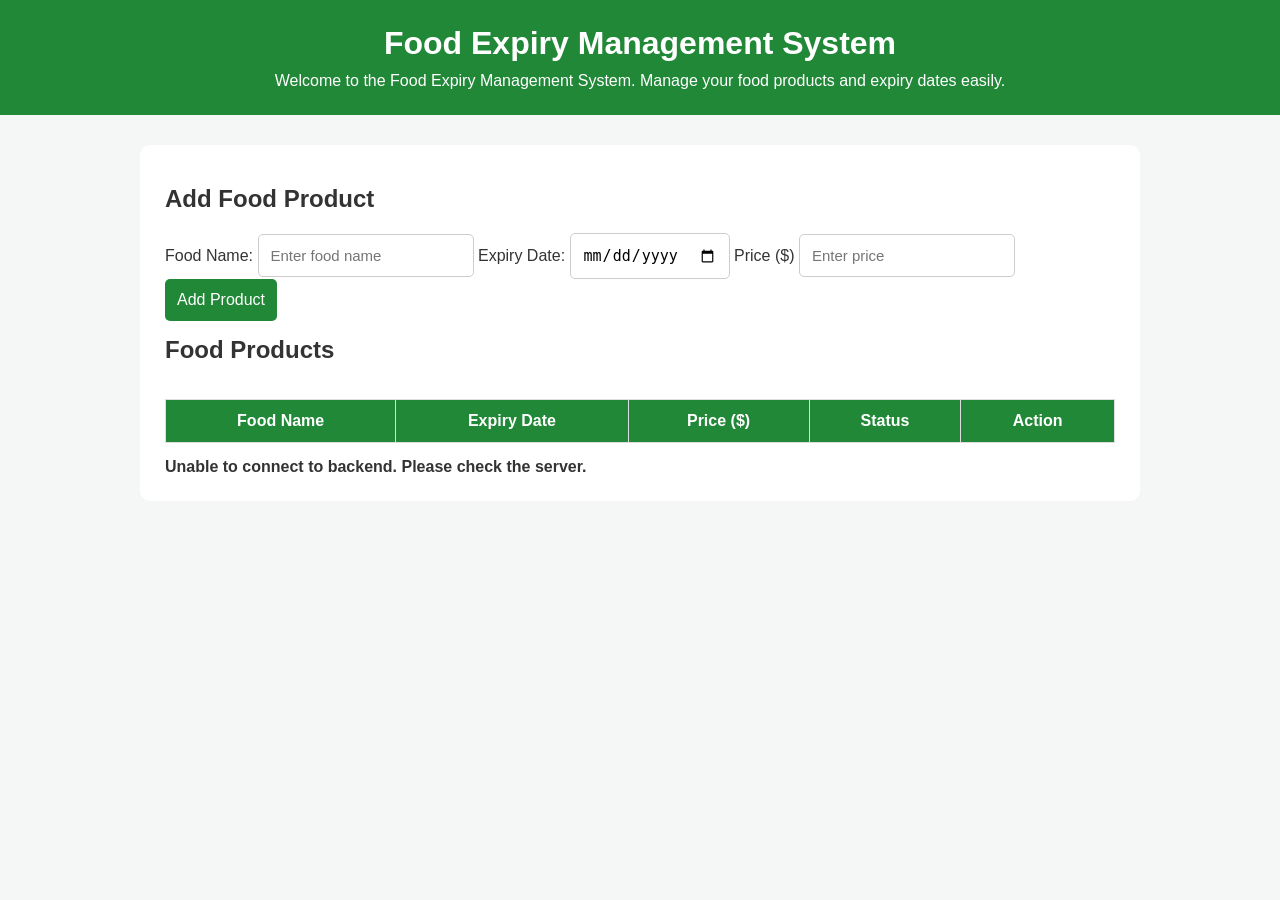
==== Frontend/index.html @ 99cafddf "Add Frontend files" ====
<!DOCTYPE html>
<html lang="en">
   <head>
      <meta charset="UTF-8">
      <meta name="viewport" content="width=device-width, initial-scale=1.0">
      <title>Food Expiry Management System</title>
      <link rel="stylesheet" href="style.css">
   </head>
   <body>
   <header>
    <h1>Food Expiry Management System</h1>
    <p>Welcome to the Food Expiry Management System. Manage your food products and expiry dates easily.</p>
   </header>
   <div class="container">
    <h2>Add Food Product</h2>
    <form id="foodForm">
        <label for="foodName">Food Name:</label>
        <input type="text" id="foodName" placeholder="Enter food name" required>
        <label for="expiryDate">Expiry Date:</label>
        <input type="date" id="expiryDate" required>
        <label for="price">Price ($)</label>
        <input type="number" id="price" placeholder="Enter price" min="0.01" step="0.01" required>
        <button type="submit">Add Product</button>
    </form>
    <h2>Food Products</h2>
    <div class="table-container">
        <table>
            <thead>
                <tr>
                    <th>Food Name</th>
                    <th>Expiry Date</th>
                    <th>Price ($)</th>
                    <th>Status</th>
                    <th>Action</th>
                </tr>
            </thead>
            <tbody id="foodList">
                <!-- Food product rows will be added here dynamically -->
            </tbody>
        </table>
    </div>
    <p id="message"></p>
   </div>
   <script src="script.js"></script>
   </body>
</html>
---- Frontend/style.css ----
*{
    margin: 0;
    padding: 0;
    box-sizing: border-box;
}

body{
    font-family: Arial, sans-serif;
    background: #f4f7f6;
    color: #333
}
header{
    background: #218838;
    color: white;
    padding: 25px 10px;
    text-align: center;
}
header h1{
    margin-bottom: 10px;
}
.container{
    max-width: 1000px;
    margin: 30px auto;
    padding: 25px;
    background: white;
    border-radius: 10px;
}
h2{
    margin-bottom: 20px;
    margin-top: 15px;
}
from{
    display: flex;
    flex-direction: column;
    gap: 10px;
}
input{
    padding: 12px;
    border: 1px solid #ccc;
    border-radius: 5px;
    font-size: 15px;
}
button{
    padding: 12px;
    background: #218838;
    color: white;
    border: none;
    border-radius: 5px;
    cursor: pointer;
    font-size: 16px;
}
button:hover{
    background: #176b2c;
}
table{
    width: 100%;
    border-collapse: collapse;
    margin-top: 15px;
}
th,td{
    padding: 12px;
    border: 1px solid #ddd;
    text-align: center;
}
th{
    background: #218838;
    color: white;
}
.status-fresh{
    color: green;
    font-weight: bold;
}
.status-expiring{
    color: red;
    font-weight: bold;
}
.delete-btn{
    background: #dc3545;
    padding: 8px 12px;
}
#message{
    margin-top: 15px;
    font-weight: bold;
}
.table-container{
    overflow-x: auto;
}
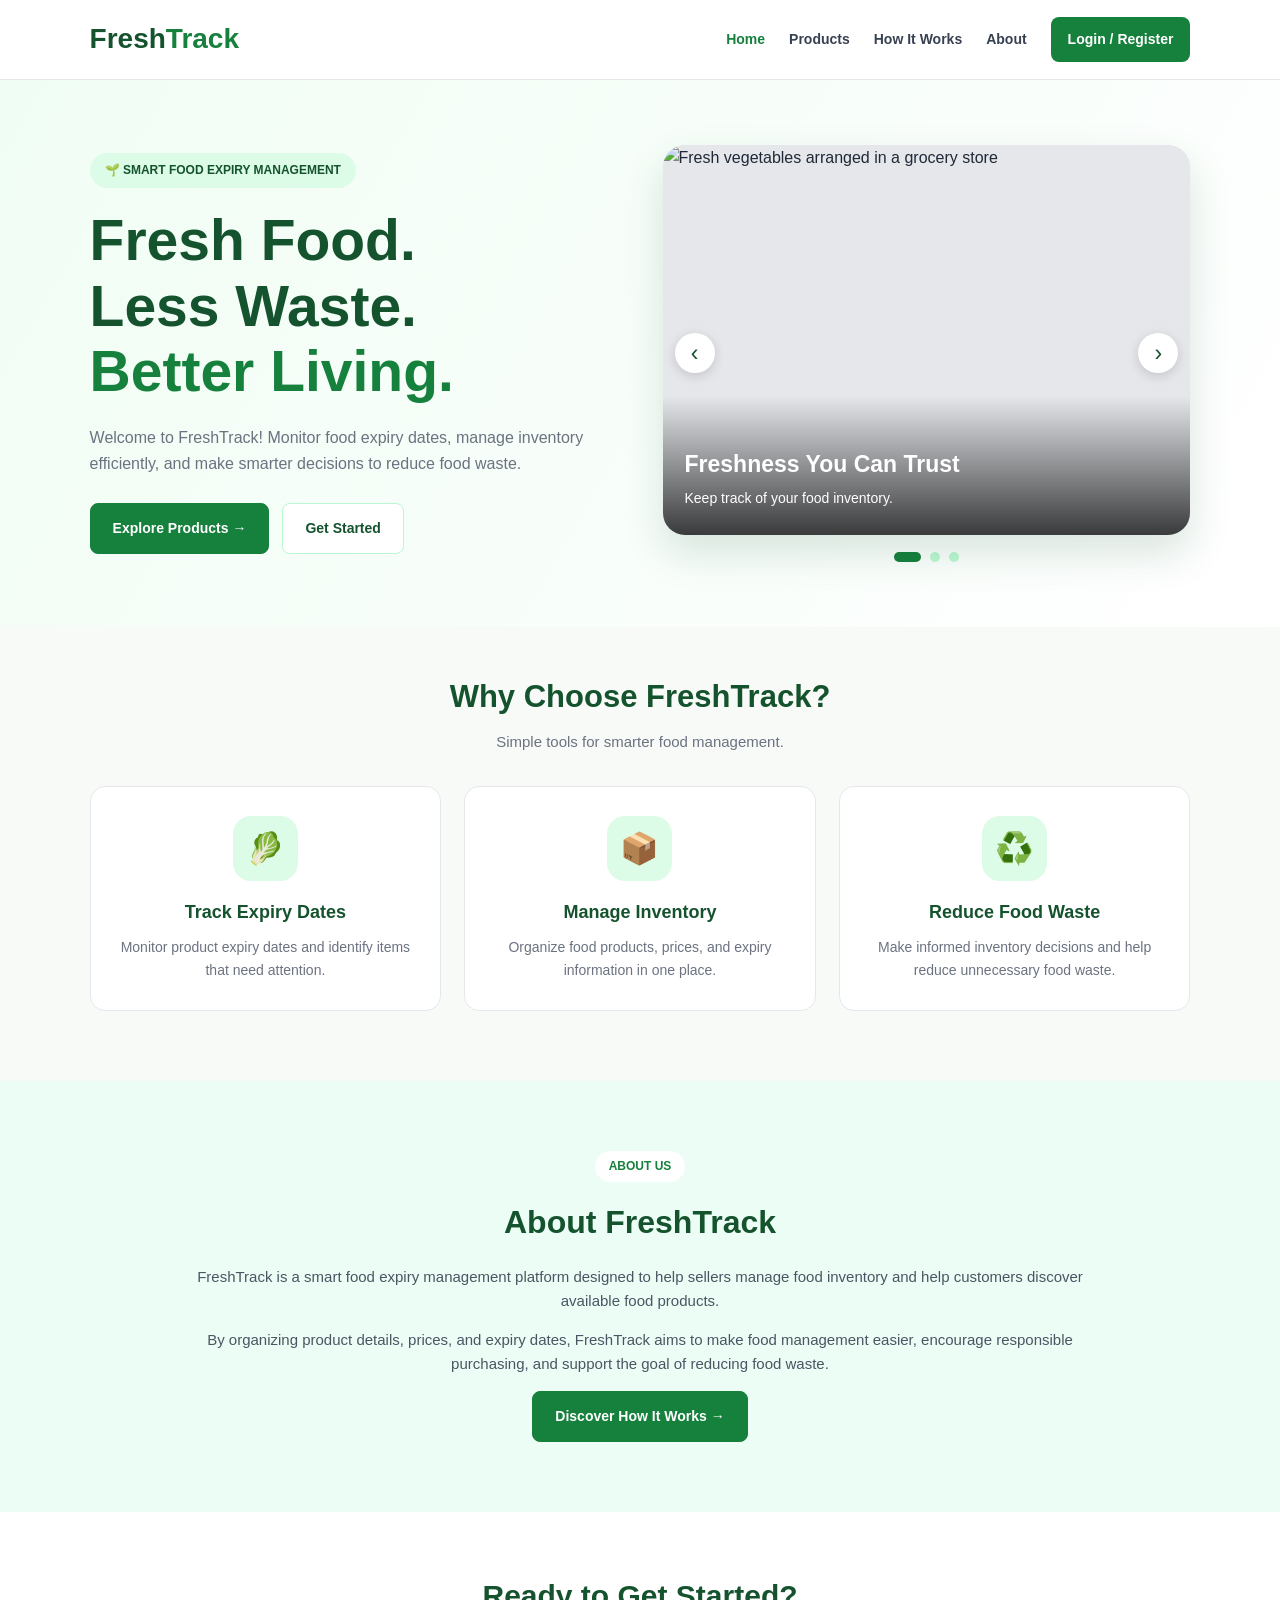
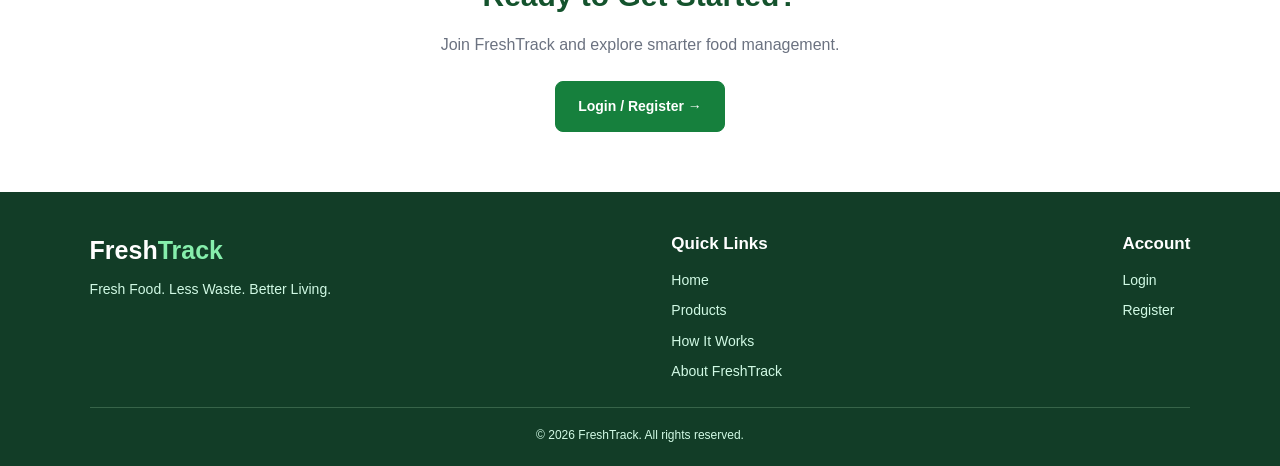
==== commit 033d4f11: "update Food Expiry Management System" ====
--- a/Frontend/index.html
+++ b/Frontend/index.html
@@ -1,47 +1,894 @@
 <!DOCTYPE html>
 <html lang="en">
-   <head>
-      <meta charset="UTF-8">
-      <meta name="viewport" content="width=device-width, initial-scale=1.0">
-      <title>Food Expiry Management System</title>
-      <link rel="stylesheet" href="style.css">
-   </head>
-   <body>
-   <header>
-    <h1>Food Expiry Management System</h1>
-    <p>Welcome to the Food Expiry Management System. Manage your food products and expiry dates easily.</p>
-   </header>
-   <div class="container">
-    <h2>Add Food Product</h2>
-    <form id="foodForm">
-        <label for="foodName">Food Name:</label>
-        <input type="text" id="foodName" placeholder="Enter food name" required>
-        <label for="expiryDate">Expiry Date:</label>
-        <input type="date" id="expiryDate" required>
-        <label for="price">Price ($)</label>
-        <input type="number" id="price" placeholder="Enter price" min="0.01" step="0.01" required>
-        <button type="submit">Add Product</button>
-    </form>
-    <h2>Food Products</h2>
-    <div class="table-container">
-        <table>
-            <thead>
-                <tr>
-                    <th>Food Name</th>
-                    <th>Expiry Date</th>
-                    <th>Price ($)</th>
-                    <th>Status</th>
-                    <th>Action</th>
-                </tr>
-            </thead>
-            <tbody id="foodList">
-                <!-- Food product rows will be added here dynamically -->
-            </tbody>
-        </table>
-    </div>
-    <p id="message"></p>
-   </div>
-   <script src="script.js"></script>
-   </body>
+<head>
+    <meta charset="UTF-8">
+    <meta name="viewport" content="width=device-width, initial-scale=1.0">
+
+    <title>FreshTrack | Smart Food Expiry Management</title>
+
+    <meta name="description"
+          content="FreshTrack helps sellers manage food expiry dates, track inventory, and reduce food waste.">
+
+    <style>
+        * {
+            margin: 0;
+            padding: 0;
+            box-sizing: border-box;
+        }
+
+        :root {
+            --green: #16803d;
+            --dark-green: #14532d;
+            --light-green: #dcfce7;
+            --background: #f8faf8;
+            --text: #1f2937;
+            --muted: #6b7280;
+            --white: #ffffff;
+        }
+
+        html {
+            scroll-behavior: smooth;
+        }
+
+        body {
+            font-family: Arial, Helvetica, sans-serif;
+            background: var(--background);
+            color: var(--text);
+            line-height: 1.6;
+        }
+
+        a {
+            text-decoration: none;
+        }
+
+        button {
+            font-family: inherit;
+        }
+
+        /* NAVIGATION */
+
+        .navbar {
+            display: flex;
+            justify-content: space-between;
+            align-items: center;
+            padding: 17px 7%;
+            background: var(--white);
+            border-bottom: 1px solid #e5e7eb;
+            position: sticky;
+            top: 0;
+            z-index: 100;
+            gap: 25px;
+        }
+
+        .brand {
+            color: var(--dark-green);
+            font-size: 28px;
+            font-weight: 800;
+            white-space: nowrap;
+        }
+
+        .brand span {
+            color: var(--green);
+        }
+
+        .nav-links {
+            display: flex;
+            align-items: center;
+            gap: 24px;
+        }
+
+        .nav-links a {
+            color: #374151;
+            font-size: 14px;
+            font-weight: 600;
+            transition: color 0.2s;
+        }
+
+        .nav-links a:hover,
+        .nav-links a.active {
+            color: var(--green);
+        }
+
+        .nav-links .nav-button {
+            background: var(--green);
+            color: white;
+            padding: 11px 17px;
+            border-radius: 8px;
+        }
+
+        .nav-links .nav-button:hover {
+            background: var(--dark-green);
+            color: white;
+        }
+
+        /* HERO BANNER CAROUSEL */
+
+        .hero {
+            padding: 65px 7%;
+            background: linear-gradient(120deg, #f0fdf4, #ffffff);
+        }
+
+        .hero-container {
+            display: grid;
+            grid-template-columns: 1fr 1fr;
+            align-items: center;
+            gap: 45px;
+        }
+
+        .hero-label {
+            display: inline-block;
+            background: var(--light-green);
+            color: var(--dark-green);
+            border-radius: 30px;
+            padding: 8px 15px;
+            font-size: 12px;
+            font-weight: 700;
+            margin-bottom: 20px;
+        }
+
+        .hero h1 {
+            font-size: clamp(36px, 4.5vw, 57px);
+            line-height: 1.15;
+            color: var(--dark-green);
+            margin-bottom: 20px;
+        }
+
+        .hero h1 span {
+            color: var(--green);
+        }
+
+        .hero-description {
+            color: var(--muted);
+            font-size: 16px;
+            max-width: 500px;
+            margin-bottom: 27px;
+        }
+
+        .hero-actions {
+            display: flex;
+            flex-wrap: wrap;
+            gap: 13px;
+        }
+
+        .button {
+            display: inline-block;
+            padding: 13px 22px;
+            border-radius: 8px;
+            font-size: 14px;
+            font-weight: 700;
+            transition: 0.2s;
+            text-align: center;
+        }
+
+        .button-primary {
+            background: var(--green);
+            color: white;
+            border: 1px solid var(--green);
+        }
+
+        .button-primary:hover {
+            background: var(--dark-green);
+            transform: translateY(-2px);
+        }
+
+        .button-outline {
+            background: white;
+            color: var(--dark-green);
+            border: 1px solid #bbf7d0;
+        }
+
+        .button-outline:hover {
+            background: var(--light-green);
+        }
+
+        .banner-wrapper {
+            position: relative;
+            width: 100%;
+        }
+
+        .banner {
+            display: none;
+            position: relative;
+            overflow: hidden;
+            border-radius: 22px;
+            height: 390px;
+            background: #e5e7eb;
+            box-shadow: 0 18px 40px rgba(20, 83, 45, 0.15);
+        }
+
+        .banner.active {
+            display: block;
+            animation: fadeIn 0.6s ease;
+        }
+
+        .banner img {
+            width: 100%;
+            height: 100%;
+            object-fit: cover;
+            display: block;
+        }
+
+        .banner-caption {
+            position: absolute;
+            left: 0;
+            right: 0;
+            bottom: 0;
+            padding: 50px 22px 25px;
+            color: white;
+            background: linear-gradient(
+                transparent,
+                rgba(0, 0, 0, 0.75)
+            );
+        }
+
+        .banner-caption h3 {
+            font-size: 23px;
+            margin-bottom: 5px;
+        }
+
+        .banner-caption p {
+            font-size: 14px;
+        }
+
+        .banner-arrow {
+            position: absolute;
+            top: 50%;
+            transform: translateY(-50%);
+            width: 40px;
+            height: 40px;
+            border: none;
+            border-radius: 50%;
+            background: white;
+            color: var(--dark-green);
+            font-size: 23px;
+            cursor: pointer;
+            box-shadow: 0 3px 12px rgba(0, 0, 0, 0.15);
+            z-index: 2;
+        }
+
+        .banner-arrow:hover {
+            background: var(--light-green);
+        }
+
+        .banner-prev {
+            left: 12px;
+        }
+
+        .banner-next {
+            right: 12px;
+        }
+
+        .banner-dots {
+            display: flex;
+            justify-content: center;
+            gap: 9px;
+            margin-top: 17px;
+        }
+
+        .banner-dot {
+            width: 10px;
+            height: 10px;
+            border: none;
+            border-radius: 50%;
+            background: #bbf7d0;
+            cursor: pointer;
+        }
+
+        .banner-dot.active {
+            width: 27px;
+            border-radius: 10px;
+            background: var(--green);
+        }
+
+        @keyframes fadeIn {
+            from {
+                opacity: 0.5;
+                transform: translateY(4px);
+            }
+
+            to {
+                opacity: 1;
+                transform: translateY(0);
+            }
+        }
+
+        /* FEATURES */
+
+        .features {
+            padding: 45px 7% 70px;
+        }
+
+        .section-heading {
+            text-align: center;
+            margin-bottom: 32px;
+        }
+
+        .section-heading h2 {
+            color: var(--dark-green);
+            font-size: 31px;
+            margin-bottom: 9px;
+        }
+
+        .section-heading p {
+            color: var(--muted);
+            font-size: 15px;
+        }
+
+        .feature-grid {
+            display: grid;
+            grid-template-columns: repeat(3, 1fr);
+            gap: 23px;
+        }
+
+        .feature-card {
+            padding: 29px 23px;
+            background: white;
+            border: 1px solid #e5e7eb;
+            border-radius: 15px;
+            text-align: center;
+            transition: 0.25s;
+        }
+
+        .feature-card:hover {
+            transform: translateY(-5px);
+            box-shadow: 0 12px 28px rgba(20, 83, 45, 0.09);
+        }
+
+        .feature-icon {
+            display: flex;
+            align-items: center;
+            justify-content: center;
+            width: 65px;
+            height: 65px;
+            margin: 0 auto 17px;
+            background: var(--light-green);
+            border-radius: 18px;
+            font-size: 31px;
+        }
+
+        .feature-card h3 {
+            color: var(--dark-green);
+            font-size: 18px;
+            margin-bottom: 9px;
+        }
+
+        .feature-card p {
+            color: var(--muted);
+            font-size: 14px;
+        }
+
+        /* ABOUT */
+
+        .about {
+            padding: 70px 7%;
+            background: #ecfdf5;
+        }
+
+        .about-container {
+            max-width: 900px;
+            margin: 0 auto;
+            text-align: center;
+        }
+
+        .about-tag {
+            display: inline-block;
+            background: white;
+            color: var(--green);
+            padding: 6px 14px;
+            border-radius: 20px;
+            font-size: 12px;
+            font-weight: 700;
+            margin-bottom: 15px;
+        }
+
+        .about h2 {
+            color: var(--dark-green);
+            font-size: 32px;
+            margin-bottom: 17px;
+        }
+
+        .about p {
+            color: #4b5563;
+            font-size: 15px;
+            margin-bottom: 15px;
+        }
+
+        /* CALL TO ACTION */
+
+        .cta {
+            padding: 60px 7%;
+            text-align: center;
+            background: white;
+        }
+
+        .cta h2 {
+            color: var(--dark-green);
+            font-size: 30px;
+            margin-bottom: 12px;
+        }
+
+        .cta p {
+            color: var(--muted);
+            margin-bottom: 24px;
+        }
+
+        /* FOOTER */
+
+        footer {
+            background: #123d27;
+            color: white;
+            padding: 38px 7% 20px;
+        }
+
+        .footer-content {
+            display: flex;
+            justify-content: space-between;
+            flex-wrap: wrap;
+            gap: 30px;
+            margin-bottom: 25px;
+        }
+
+        .footer-brand {
+            font-size: 25px;
+            font-weight: 800;
+            margin-bottom: 8px;
+        }
+
+        .footer-brand span {
+            color: #86efac;
+        }
+
+        footer h3 {
+            margin-bottom: 12px;
+            font-size: 17px;
+        }
+
+        footer p,
+        footer a {
+            color: #d1fae5;
+            font-size: 14px;
+        }
+
+        .footer-links {
+            display: flex;
+            flex-direction: column;
+            gap: 8px;
+        }
+
+        .footer-links a:hover {
+            color: white;
+        }
+
+        .copyright {
+            border-top: 1px solid #376449;
+            padding-top: 18px;
+            text-align: center;
+            font-size: 12px;
+            color: #d1fae5;
+        }
+
+        /* RESPONSIVE DESIGN */
+
+        @media (max-width: 900px) {
+            .navbar {
+                padding: 16px 5%;
+            }
+
+            .nav-links {
+                gap: 14px;
+            }
+
+            .hero {
+                padding: 50px 5%;
+            }
+
+            .hero-container {
+                gap: 28px;
+            }
+
+            .banner {
+                height: 320px;
+            }
+
+            .features,
+            .about,
+            .cta {
+                padding-left: 5%;
+                padding-right: 5%;
+            }
+        }
+
+        @media (max-width: 700px) {
+            .navbar {
+                flex-wrap: wrap;
+                gap: 12px;
+            }
+
+            .nav-links {
+                width: 100%;
+                display: flex;
+                flex-wrap: wrap;
+                gap: 12px 18px;
+            }
+
+            .nav-links a {
+                font-size: 13px;
+            }
+
+            .nav-links .nav-button {
+                padding: 9px 12px;
+            }
+
+            .hero-container {
+                grid-template-columns: 1fr;
+            }
+
+            .hero {
+                padding-top: 40px;
+            }
+
+            .hero h1 {
+                font-size: 39px;
+            }
+
+            .banner {
+                height: 300px;
+            }
+
+            .feature-grid {
+                grid-template-columns: 1fr;
+            }
+
+            .section-heading h2,
+            .about h2,
+            .cta h2 {
+                font-size: 27px;
+            }
+
+            .footer-content {
+                flex-direction: column;
+            }
+        }
+
+        @media (prefers-reduced-motion: reduce) {
+            *,
+            *::before,
+            *::after {
+                scroll-behavior: auto !important;
+                animation-duration: 0.01ms !important;
+                transition-duration: 0.01ms !important;
+            }
+        }
+    </style>
+</head>
+
+<body>
+
+    <!-- NAVIGATION BAR -->
+
+    <nav class="navbar">
+        <a href="index.html" class="brand">
+            Fresh<span>Track</span>
+        </a>
+
+        <div class="nav-links">
+            <a href="index.html" class="active">Home</a>
+            <a href="products.html">Products</a>
+            <a href="how-it-works.html">How It Works</a>
+            <a href="#about">About</a>
+            <a href="login.html" class="nav-button">Login / Register</a>
+        </div>
+    </nav>
+
+    <!-- HERO SECTION -->
+
+    <main>
+        <section class="hero">
+            <div class="hero-container">
+
+                <div class="hero-content">
+                    <span class="hero-label">
+                        🌱 SMART FOOD EXPIRY MANAGEMENT
+                    </span>
+
+                    <h1>
+                        Fresh Food.<br>
+                        Less Waste.<br>
+                        <span>Better Living.</span>
+                    </h1>
+
+                    <p class="hero-description">
+                        Welcome to FreshTrack! Monitor food expiry dates,
+                        manage inventory efficiently, and make smarter
+                        decisions to reduce food waste.
+                    </p>
+
+                    <div class="hero-actions">
+                        <a href="products.html" class="button button-primary">
+                            Explore Products →
+                        </a>
+
+                        <a href="login.html" class="button button-outline">
+                            Get Started
+                        </a>
+                    </div>
+                </div>
+
+                <!-- ROTATING BANNERS -->
+
+                <div class="banner-wrapper"
+                     aria-label="FreshTrack food gallery">
+
+                    <div class="banner active">
+                        <img
+                            src="https://images.unsplash.com/photo-1542838132-92c53300491e?auto=format&fit=crop&w=1000&q=85"
+                            alt="Fresh vegetables arranged in a grocery store"
+                            fetchpriority="high">
+
+                        <div class="banner-caption">
+                            <h3>Freshness You Can Trust</h3>
+                            <p>Keep track of your food inventory.</p>
+                        </div>
+                    </div>
+
+                    <div class="banner">
+                        <img
+                            src="https://images.unsplash.com/photo-1610832958506-aa56368176cf?auto=format&fit=crop&w=1000&q=85"
+                            alt="Colorful fresh fruits">
+
+                        <div class="banner-caption">
+                            <h3>Smarter Food Management</h3>
+                            <p>Know your products and expiry dates.</p>
+                        </div>
+                    </div>
+
+                    <div class="banner">
+                        <img
+                            src="https://images.unsplash.com/photo-1540420773420-3366772f4999?auto=format&fit=crop&w=1000&q=85"
+                            alt="Fresh and healthy food ingredients">
+
+                        <div class="banner-caption">
+                            <h3>Reduce Food Waste</h3>
+                            <p>Make every product count.</p>
+                        </div>
+                    </div>
+
+                    <button
+                        type="button"
+                        class="banner-arrow banner-prev"
+                        aria-label="Previous banner">
+                        &#8249;
+                    </button>
+
+                    <button
+                        type="button"
+                        class="banner-arrow banner-next"
+                        aria-label="Next banner">
+                        &#8250;
+                    </button>
+
+                    <div class="banner-dots" aria-label="Choose a banner">
+                        <button class="banner-dot active"
+                                type="button"
+                                aria-label="Show banner 1"></button>
+
+                        <button class="banner-dot"
+                                type="button"
+                                aria-label="Show banner 2"></button>
+
+                        <button class="banner-dot"
+                                type="button"
+                                aria-label="Show banner 3"></button>
+                    </div>
+                </div>
+
+            </div>
+        </section>
+
+        <!-- FEATURES -->
+
+        <section class="features">
+            <div class="section-heading">
+                <h2>Why Choose FreshTrack?</h2>
+                <p>Simple tools for smarter food management.</p>
+            </div>
+
+            <div class="feature-grid">
+
+                <article class="feature-card">
+                    <div class="feature-icon">🥬</div>
+                    <h3>Track Expiry Dates</h3>
+                    <p>
+                        Monitor product expiry dates and identify
+                        items that need attention.
+                    </p>
+                </article>
+
+                <article class="feature-card">
+                    <div class="feature-icon">📦</div>
+                    <h3>Manage Inventory</h3>
+                    <p>
+                        Organize food products, prices, and expiry
+                        information in one place.
+                    </p>
+                </article>
+
+                <article class="feature-card">
+                    <div class="feature-icon">♻️</div>
+                    <h3>Reduce Food Waste</h3>
+                    <p>
+                        Make informed inventory decisions and help
+                        reduce unnecessary food waste.
+                    </p>
+                </article>
+
+            </div>
+        </section>
+
+        <!-- ABOUT FRESHTRACK -->
+
+        <section class="about" id="about">
+            <div class="about-container">
+
+                <span class="about-tag">ABOUT US</span>
+
+                <h2>About FreshTrack</h2>
+
+                <p>
+                    FreshTrack is a smart food expiry management
+                    platform designed to help sellers manage food
+                    inventory and help customers discover available
+                    food products.
+                </p>
+
+                <p>
+                    By organizing product details, prices, and expiry
+                    dates, FreshTrack aims to make food management
+                    easier, encourage responsible purchasing, and
+                    support the goal of reducing food waste.
+                </p>
+
+                <a href="how-it-works.html"
+                   class="button button-primary">
+                    Discover How It Works →
+                </a>
+
+            </div>
+        </section>
+
+        <!-- CALL TO ACTION -->
+
+        <section class="cta">
+            <h2>Ready to Get Started?</h2>
+
+            <p>
+                Join FreshTrack and explore smarter food management.
+            </p>
+
+            <a href="login.html" class="button button-primary">
+                Login / Register →
+            </a>
+        </section>
+
+    </main>
+
+    <!-- FOOTER -->
+
+    <footer>
+        <div class="footer-content">
+
+            <div>
+                <div class="footer-brand">
+                    Fresh<span>Track</span>
+                </div>
+
+                <p>
+                    Fresh Food. Less Waste. Better Living.
+                </p>
+            </div>
+
+            <div>
+                <h3>Quick Links</h3>
+
+                <div class="footer-links">
+                    <a href="index.html">Home</a>
+                    <a href="products.html">Products</a>
+                    <a href="how-it-works.html">How It Works</a>
+                    <a href="#about">About FreshTrack</a>
+                </div>
+            </div>
+
+            <div>
+                <h3>Account</h3>
+
+                <div class="footer-links">
+                    <a href="login.html">Login</a>
+                    <a href="register.html">Register</a>
+                </div>
+            </div>
+
+        </div>
+
+        <div class="copyright">
+            &copy; <span id="currentYear"></span> FreshTrack.
+            All rights reserved.
+        </div>
+    </footer>
+
+    <!-- BANNER SLIDER -->
+
+    <script>
+        const banners = document.querySelectorAll(".banner");
+        const dots = document.querySelectorAll(".banner-dot");
+
+        const previousButton = document.querySelector(".banner-prev");
+        const nextButton = document.querySelector(".banner-next");
+
+        const bannerWrapper = document.querySelector(".banner-wrapper");
+
+        let currentBanner = 0;
+        let bannerTimer;
+
+        function showBanner(index) {
+            banners[currentBanner].classList.remove("active");
+            dots[currentBanner].classList.remove("active");
+
+            currentBanner = (index + banners.length) % banners.length;
+
+            banners[currentBanner].classList.add("active");
+            dots[currentBanner].classList.add("active");
+        }
+
+        function nextBanner() {
+            showBanner(currentBanner + 1);
+        }
+
+        function previousBanner() {
+            showBanner(currentBanner - 1);
+        }
+
+        function startBannerTimer() {
+            clearInterval(bannerTimer);
+
+            bannerTimer = setInterval(function () {
+                nextBanner();
+            }, 4500);
+        }
+
+        nextButton.addEventListener("click", function () {
+            nextBanner();
+            startBannerTimer();
+        });
+
+        previousButton.addEventListener("click", function () {
+            previousBanner();
+            startBannerTimer();
+        });
+
+        dots.forEach(function (dot, index) {
+            dot.addEventListener("click", function () {
+                showBanner(index);
+                startBannerTimer();
+            });
+        });
+
+        bannerWrapper.addEventListener("mouseenter", function () {
+            clearInterval(bannerTimer);
+        });
+
+        bannerWrapper.addEventListener("mouseleave", startBannerTimer);
+
+        bannerWrapper.addEventListener("focusin", function () {
+            clearInterval(bannerTimer);
+        });
+
+        bannerWrapper.addEventListener("focusout", startBannerTimer);
+
+        startBannerTimer();
+
+        document.getElementById("currentYear").textContent =
+            new Date().getFullYear();
+    </script>
+
+</body>
 </html>
-
